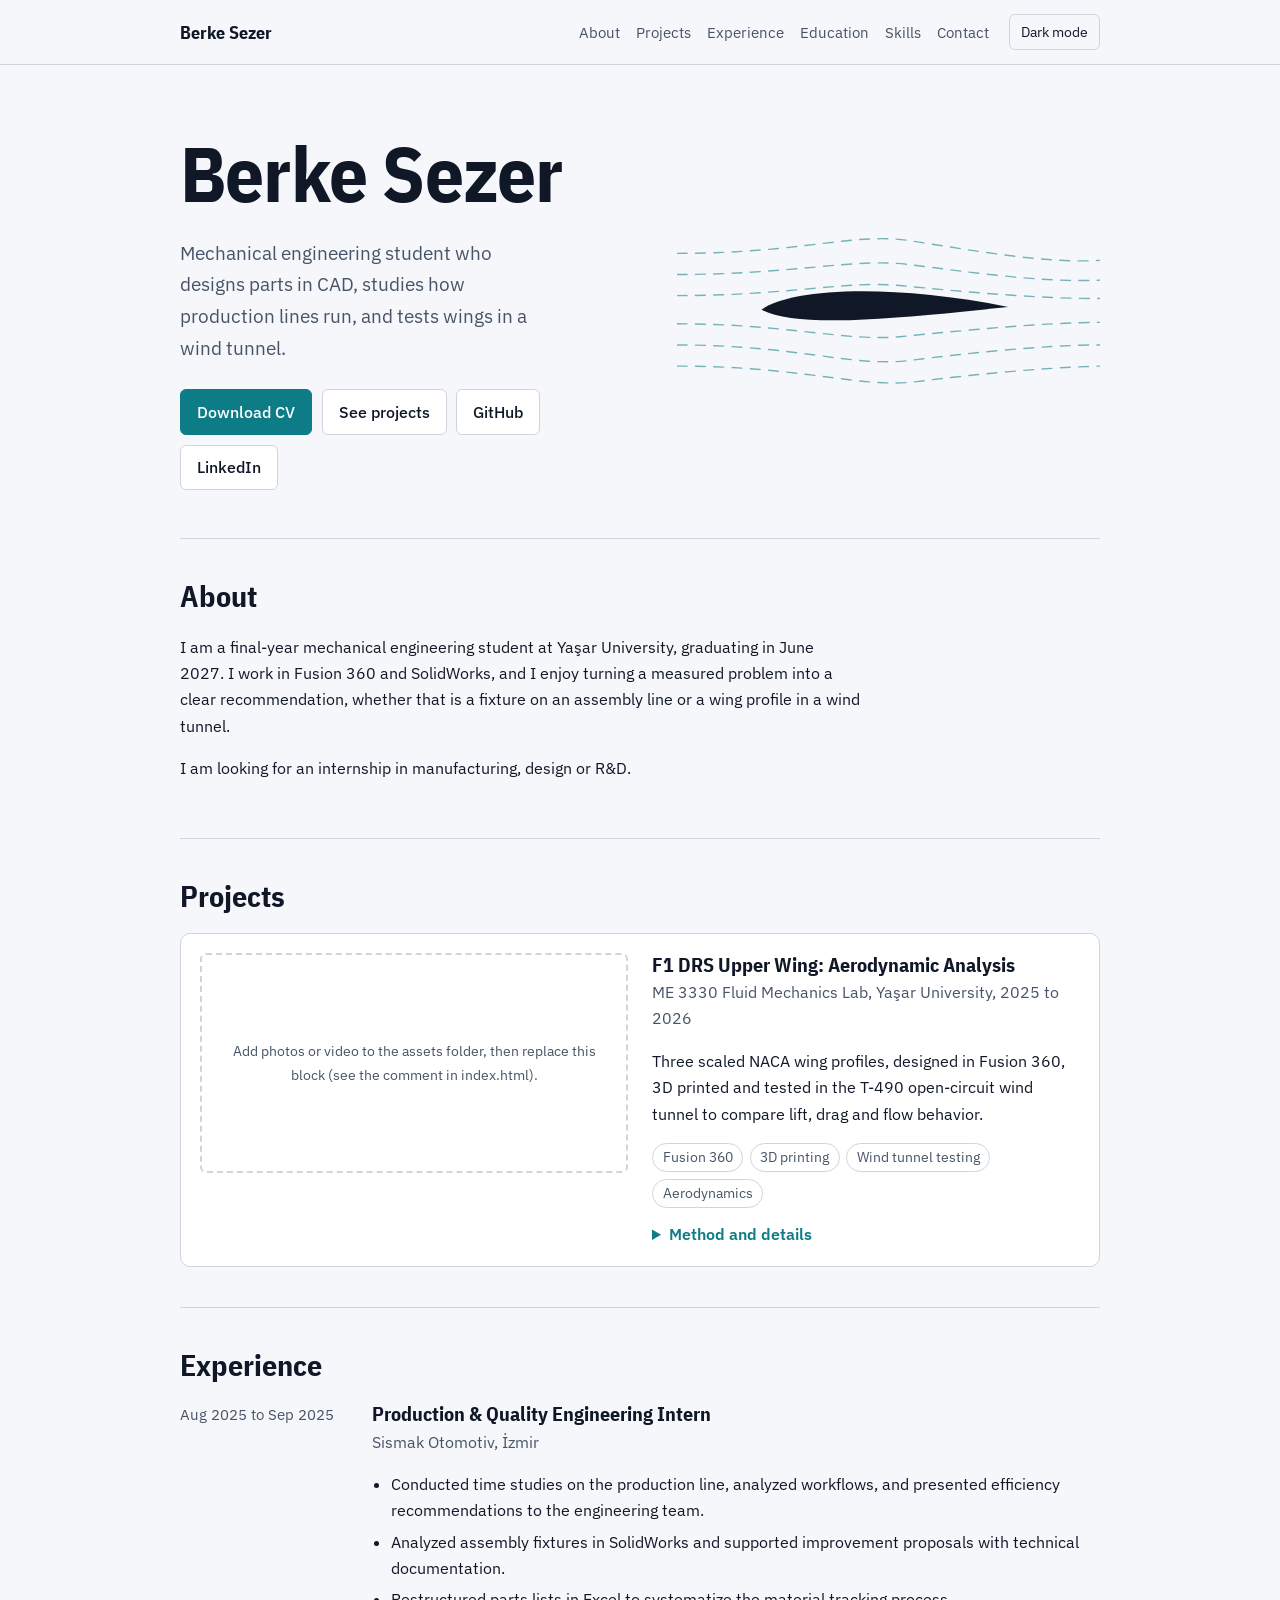
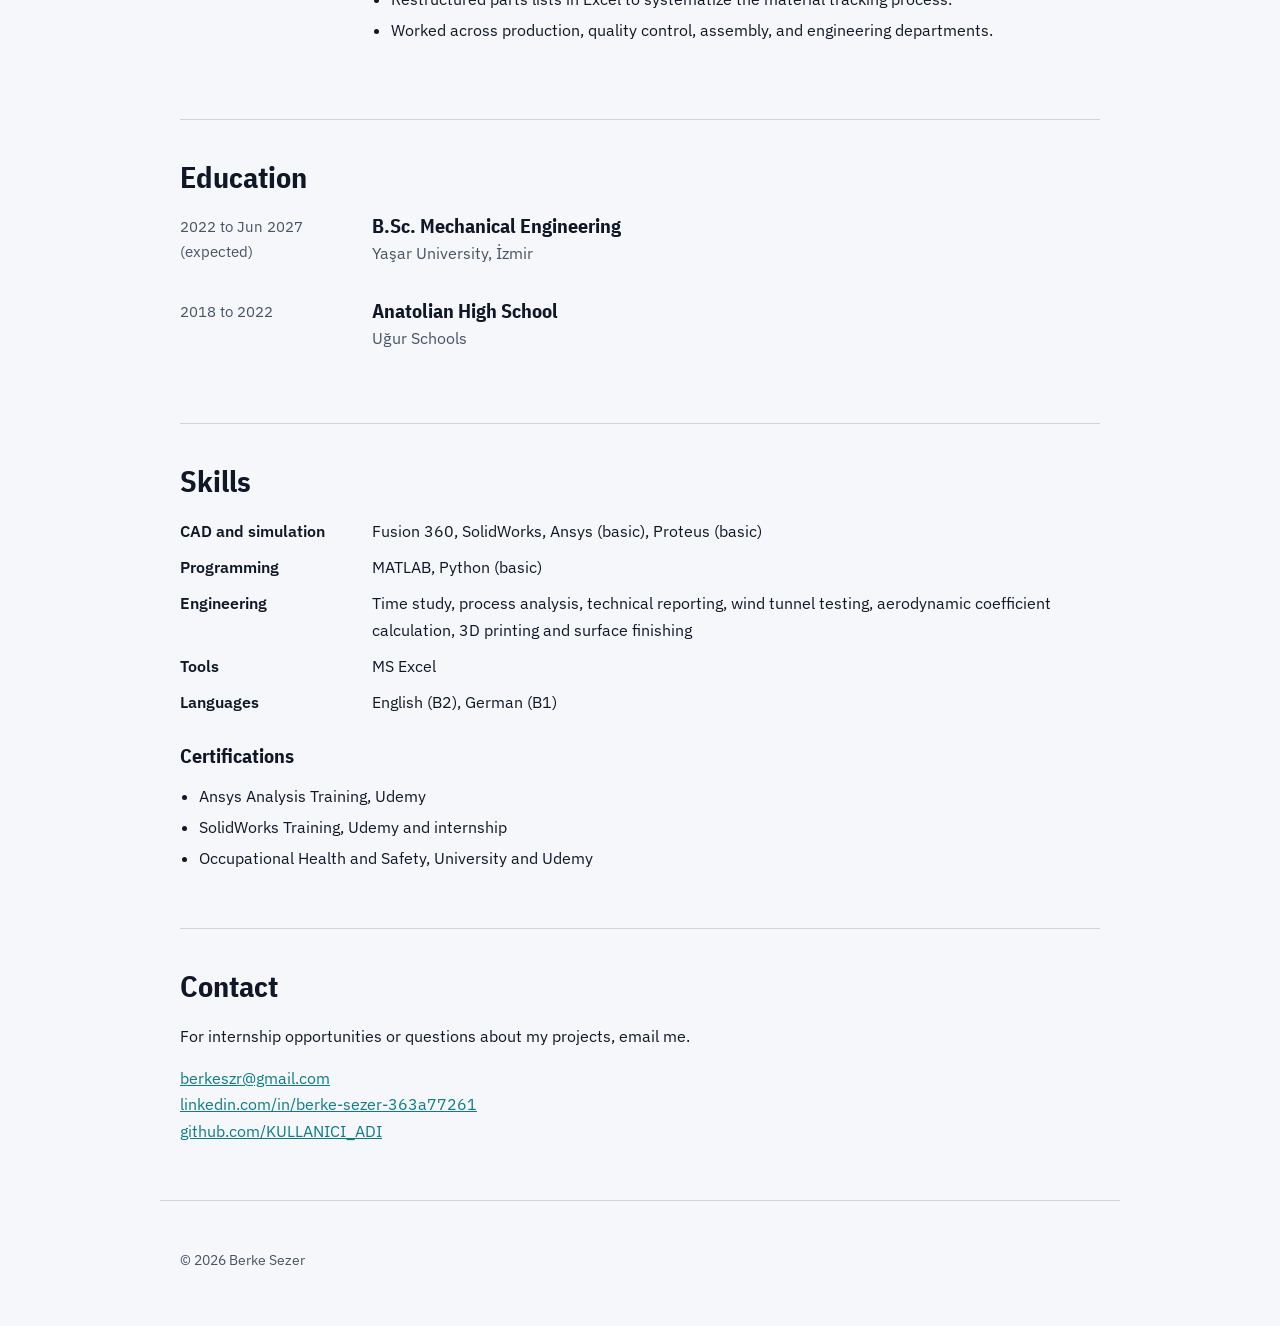
==== index.html @ 6b5d9767 "Add files via upload" ====
<!DOCTYPE html>
<html lang="en">
<head>
  <meta charset="UTF-8">
  <meta name="viewport" content="width=device-width, initial-scale=1">
  <title>Berke Sezer | Mechanical Engineering Student</title>
  <meta name="description" content="Portfolio of Berke Sezer, mechanical engineering student focused on CAD design, manufacturing systems and aerodynamic testing.">
  <link rel="preconnect" href="https://fonts.googleapis.com">
  <link rel="preconnect" href="https://fonts.gstatic.com" crossorigin>
  <link href="https://fonts.googleapis.com/css2?family=IBM+Plex+Sans:wght@400;500;600&family=IBM+Plex+Sans+Condensed:wght@500;600;700&display=swap" rel="stylesheet">
  <link rel="stylesheet" href="style.css">
</head>
<body>
  <header class="bar">
    <a class="brand" href="#top">Berke Sezer</a>
    <nav aria-label="Main">
      <a href="#about">About</a>
      <a href="#projects">Projects</a>
      <a href="#experience">Experience</a>
      <a href="#education">Education</a>
      <a href="#skills">Skills</a>
      <a href="#contact">Contact</a>
    </nav>
    <button id="theme" type="button" aria-label="Switch color theme">Dark mode</button>
  </header>

  <main id="top">
    <section class="hero">
      <div class="hero-text">
        <h1>Berke Sezer</h1>
        <p class="lead">Mechanical engineering student who designs parts in CAD, studies how production lines run, and tests wings in a wind tunnel.</p>
        <div class="actions">
          <a class="btn primary" href="assets/Berke_Sezer_CV.pdf" download>Download CV</a>
          <a class="btn" href="#projects">See projects</a>
          <a class="btn" href="https://github.com/KULLANICI_ADI">GitHub</a>
          <a class="btn" href="https://linkedin.com/in/berke-sezer-363a77261">LinkedIn</a>
        </div>
      </div>
      <svg class="flow" viewBox="0 0 600 300" role="img" aria-label="Streamlines of air flowing over a wing profile">
        <g class="lines" fill="none" stroke-width="2" stroke-linecap="round">
          <path d="M0 70 C180 70 250 40 330 52 S520 85 600 80"/>
          <path d="M0 100 C170 100 250 76 330 86 S520 112 600 108"/>
          <path d="M0 130 C160 130 240 108 320 116 S520 135 600 134"/>
          <path d="M0 170 C160 170 240 196 320 188 S520 168 600 168"/>
          <path d="M0 200 C170 200 250 232 330 222 S520 200 600 200"/>
          <path d="M0 230 C180 230 260 262 340 252 S520 232 600 230"/>
        </g>
        <path class="wing" d="M120 150 C160 120 300 112 470 146 C300 164 170 176 120 150 Z"/>
      </svg>
    </section>

    <section id="about">
      <h2>About</h2>
      <p>I am a final-year mechanical engineering student at Yaşar University, graduating in June 2027. I work in Fusion 360 and SolidWorks, and I enjoy turning a measured problem into a clear recommendation, whether that is a fixture on an assembly line or a wing profile in a wind tunnel.</p>
      <p>I am looking for an internship in manufacturing, design or R&amp;D.</p>
    </section>

    <section id="projects">
      <h2>Projects</h2>

      <article class="project">
        <figure class="media">
          <!-- Replace this block with your own media, for example:
               <img src="assets/f1-wing.jpg" alt="3D printed NACA wing models on the test stand">
               <video src="assets/smoke-test.mp4" controls muted playsinline></video> -->
          <div class="placeholder">Add photos or video to the assets folder, then replace this block (see the comment in index.html).</div>
        </figure>
        <div class="body">
          <h3>F1 DRS Upper Wing: Aerodynamic Analysis</h3>
          <p class="meta">ME 3330 Fluid Mechanics Lab, Yaşar University, 2025 to 2026</p>
          <p>Three scaled NACA wing profiles, designed in Fusion 360, 3D printed and tested in the T-490 open-circuit wind tunnel to compare lift, drag and flow behavior.</p>
          <ul class="tags">
            <li>Fusion 360</li><li>3D printing</li><li>Wind tunnel testing</li><li>Aerodynamics</li>
          </ul>
          <details>
            <summary>Method and details</summary>
            <ul>
              <li>Sized the models to the T-490 test section, with a calculated blockage ratio of 7%.</li>
              <li>Printed the models with FDM and finished the surfaces with 800-grit wet sandpaper to improve flow quality.</li>
              <li>Measured lift (FL) and drag (FD) forces at multiple angles of attack.</li>
              <li>Calculated lift and drag coefficients (CL, CD) and analyzed flow separation and vortex formation with smoke visualization.</li>
              <li>Compared the Strouhal number (St ≈ 0.2) with the theoretical value and evaluated the three profiles against each other.</li>
            </ul>
          </details>
        </div>
      </article>
    </section>

    <section id="experience">
      <h2>Experience</h2>
      <div class="entry">
        <p class="when">Aug 2025 to Sep 2025</p>
        <div>
          <h3>Production &amp; Quality Engineering Intern</h3>
          <p class="meta">Sismak Otomotiv, İzmir</p>
          <ul>
            <li>Conducted time studies on the production line, analyzed workflows, and presented efficiency recommendations to the engineering team.</li>
            <li>Analyzed assembly fixtures in SolidWorks and supported improvement proposals with technical documentation.</li>
            <li>Restructured parts lists in Excel to systematize the material tracking process.</li>
            <li>Worked across production, quality control, assembly, and engineering departments.</li>
          </ul>
        </div>
      </div>
    </section>

    <section id="education">
      <h2>Education</h2>
      <div class="entry">
        <p class="when">2022 to Jun 2027 (expected)</p>
        <div><h3>B.Sc. Mechanical Engineering</h3><p class="meta">Yaşar University, İzmir</p></div>
      </div>
      <div class="entry">
        <p class="when">2018 to 2022</p>
        <div><h3>Anatolian High School</h3><p class="meta">Uğur Schools</p></div>
      </div>
    </section>

    <section id="skills">
      <h2>Skills</h2>
      <dl class="skills">
        <dt>CAD and simulation</dt><dd>Fusion 360, SolidWorks, Ansys (basic), Proteus (basic)</dd>
        <dt>Programming</dt><dd>MATLAB, Python (basic)</dd>
        <dt>Engineering</dt><dd>Time study, process analysis, technical reporting, wind tunnel testing, aerodynamic coefficient calculation, 3D printing and surface finishing</dd>
        <dt>Tools</dt><dd>MS Excel</dd>
        <dt>Languages</dt><dd>English (B2), German (B1)</dd>
      </dl>
      <h3 class="sub">Certifications</h3>
      <ul>
        <li>Ansys Analysis Training, Udemy</li>
        <li>SolidWorks Training, Udemy and internship</li>
        <li>Occupational Health and Safety, University and Udemy</li>
      </ul>
    </section>

    <section id="contact">
      <h2>Contact</h2>
      <p>For internship opportunities or questions about my projects, email me.</p>
      <p><a href="mailto:berkeszr@gmail.com">berkeszr@gmail.com</a><br>
         <a href="https://linkedin.com/in/berke-sezer-363a77261">linkedin.com/in/berke-sezer-363a77261</a><br>
         <a href="https://github.com/KULLANICI_ADI">github.com/KULLANICI_ADI</a></p>
    </section>
  </main>

  <footer><p>© 2026 Berke Sezer</p></footer>

  <script>
    var root = document.documentElement, btn = document.getElementById('theme');
    function label() { btn.textContent = root.getAttribute('data-theme') === 'dark' ? 'Light mode' : 'Dark mode'; }
    try { var s = localStorage.getItem('theme'); if (s) root.setAttribute('data-theme', s); } catch (e) {}
    if (!root.getAttribute('data-theme') && window.matchMedia('(prefers-color-scheme: dark)').matches) root.setAttribute('data-theme', 'dark');
    label();
    btn.addEventListener('click', function () {
      var next = root.getAttribute('data-theme') === 'dark' ? 'light' : 'dark';
      root.setAttribute('data-theme', next);
      try { localStorage.setItem('theme', next); } catch (e) {}
      label();
    });
  </script>
</body>
</html>
---- style.css ----
:root{--bg:#f5f7fa;--ink:#101828;--muted:#475467;--line:#d0d5dd;--accent:#0e7c86;--accent-ink:#fff;--panel:#fff}
:root[data-theme="dark"]{--bg:#0d1117;--ink:#e6edf3;--muted:#9aa4b2;--line:#263040;--accent:#4fd1c5;--accent-ink:#0d1117;--panel:#141b24}
*{box-sizing:border-box}
html{scroll-behavior:smooth;scroll-padding-top:4.5rem}
body{margin:0;background:var(--bg);color:var(--ink);font:400 1rem/1.65 "IBM Plex Sans",system-ui,sans-serif}
h1,h2,h3{font-family:"IBM Plex Sans Condensed","IBM Plex Sans",sans-serif;line-height:1.15;margin:0}
a{color:var(--accent)}
:focus-visible{outline:3px solid var(--accent);outline-offset:2px}
main,.bar,footer{max-width:960px;margin:0 auto;padding-left:1.25rem;padding-right:1.25rem}

.bar{display:flex;align-items:center;gap:1.25rem;padding-top:.9rem;padding-bottom:.9rem;position:sticky;top:0;background:var(--bg);border-bottom:1px solid var(--line);z-index:5;max-width:none;padding-left:max(1.25rem,calc((100% - 960px)/2 + 1.25rem));padding-right:max(1.25rem,calc((100% - 960px)/2 + 1.25rem))}
.brand{font:700 1.15rem "IBM Plex Sans Condensed",sans-serif;color:var(--ink);text-decoration:none}
.bar nav{display:flex;gap:1rem;flex-wrap:wrap;margin-left:auto}
.bar nav a{color:var(--muted);text-decoration:none;font-size:.95rem}
.bar nav a:hover{color:var(--ink)}
#theme{font:inherit;font-size:.9rem;background:none;color:var(--ink);border:1px solid var(--line);border-radius:6px;padding:.3rem .7rem;cursor:pointer}

.hero{display:grid;grid-template-columns:1.1fr 1fr;gap:2rem;align-items:center;padding:4rem 0 3rem}
h1{font-size:clamp(2.8rem,8vw,4.8rem);font-weight:700;letter-spacing:-.01em}
.lead{font-size:1.2rem;max-width:34ch;margin:1.2rem 0 1.6rem;color:var(--muted)}
.actions{display:flex;flex-wrap:wrap;gap:.6rem}
.btn{display:inline-block;padding:.55rem 1rem;border:1px solid var(--line);border-radius:6px;color:var(--ink);text-decoration:none;font-weight:500;background:var(--panel)}
.btn:hover{border-color:var(--accent)}
.btn.primary{background:var(--accent);color:var(--accent-ink);border-color:var(--accent)}

.flow{width:100%;height:auto}
.flow .lines path{stroke:var(--accent);opacity:.55;stroke-dasharray:14 12;animation:drift 2.4s linear infinite}
.flow .wing{fill:var(--ink)}
@keyframes drift{to{stroke-dashoffset:-26}}

section{padding:2.5rem 0;border-top:1px solid var(--line)}
.hero{border-top:0}
h2{font-size:1.9rem;margin-bottom:1.2rem}
h3{font-size:1.25rem}
.sub{margin:1.8rem 0 .6rem}
.meta{color:var(--muted);margin:.2rem 0 .8rem}
p{max-width:68ch}
ul{padding-left:1.2rem}li{margin:.3rem 0}

.project{display:grid;grid-template-columns:1fr 1fr;gap:1.5rem;background:var(--panel);border:1px solid var(--line);border-radius:10px;padding:1.2rem}
.media{margin:0}
.media img,.media video{width:100%;border-radius:6px;display:block}
.placeholder{min-height:220px;display:grid;place-items:center;text-align:center;padding:1rem;color:var(--muted);border:2px dashed var(--line);border-radius:6px;font-size:.9rem}
.tags{list-style:none;padding:0;display:flex;flex-wrap:wrap;gap:.4rem;margin:.8rem 0}
.tags li{margin:0;padding:.15rem .6rem;border:1px solid var(--line);border-radius:999px;font-size:.85rem;color:var(--muted)}
details{margin-top:.6rem}
summary{cursor:pointer;font-weight:600;color:var(--accent)}

.entry{display:grid;grid-template-columns:11rem 1fr;gap:1rem;margin:1.2rem 0}
.when{color:var(--muted);margin:0;font-size:.95rem}
.skills{display:grid;grid-template-columns:11rem 1fr;gap:.6rem 1rem;margin:0}
.skills dt{font-weight:600}.skills dd{margin:0}
footer{padding-top:2rem;padding-bottom:2.5rem;color:var(--muted);font-size:.9rem;border-top:1px solid var(--line)}

@media (max-width:760px){
  .hero,.project{grid-template-columns:1fr}
  .entry,.skills{grid-template-columns:1fr;gap:.2rem}
  .bar{flex-wrap:wrap}.bar nav{margin-left:0;order:3;width:100%}
}
@media (prefers-reduced-motion:reduce){.flow .lines path{animation:none}html{scroll-behavior:auto}}
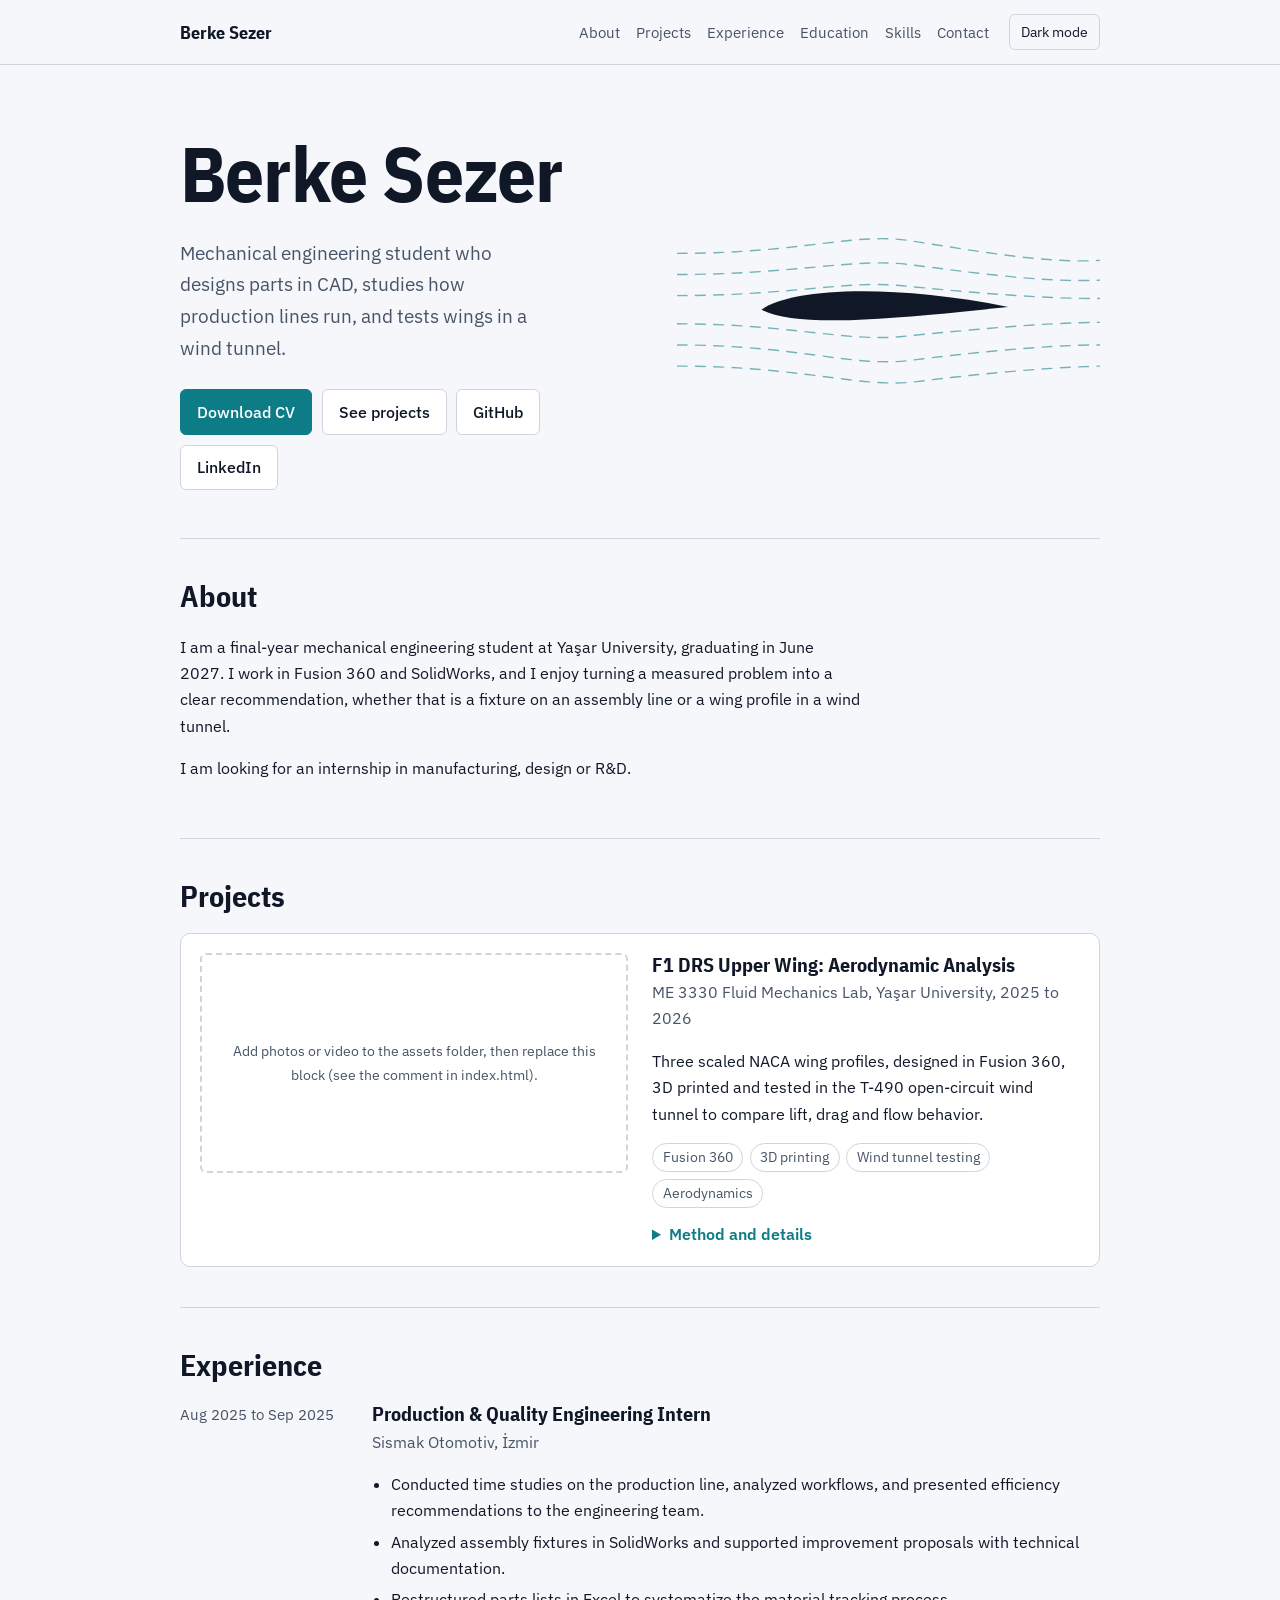
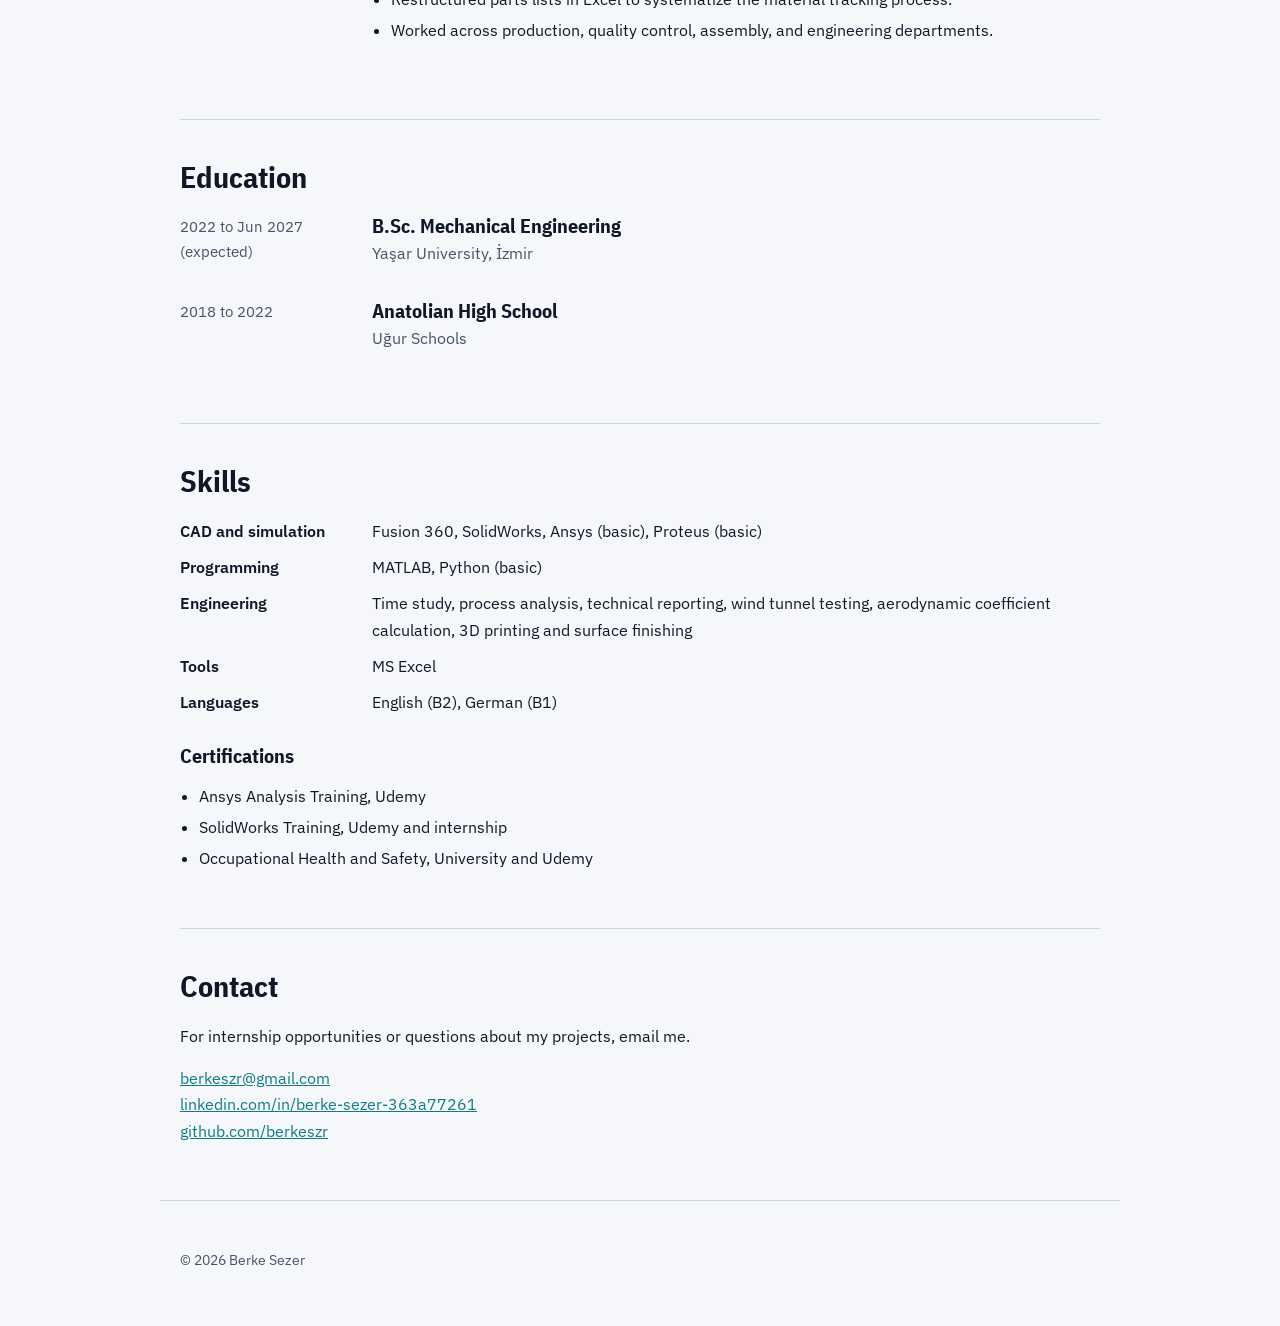
==== commit b9377ed1: "Add files via upload" ====
--- a/index.html
+++ b/index.html
@@ -32,7 +32,7 @@
         <div class="actions">
           <a class="btn primary" href="assets/Berke_Sezer_CV.pdf" download>Download CV</a>
           <a class="btn" href="#projects">See projects</a>
-          <a class="btn" href="https://github.com/KULLANICI_ADI">GitHub</a>
+          <a class="btn" href="https://github.com/berkeszr">GitHub</a>
           <a class="btn" href="https://linkedin.com/in/berke-sezer-363a77261">LinkedIn</a>
         </div>
       </div>
@@ -137,7 +137,7 @@
       <p>For internship opportunities or questions about my projects, email me.</p>
       <p><a href="mailto:berkeszr@gmail.com">berkeszr@gmail.com</a><br>
          <a href="https://linkedin.com/in/berke-sezer-363a77261">linkedin.com/in/berke-sezer-363a77261</a><br>
-         <a href="https://github.com/KULLANICI_ADI">github.com/KULLANICI_ADI</a></p>
+         <a href="https://github.com/berkeszr">github.com/berkeszr</a></p>
     </section>
   </main>
 
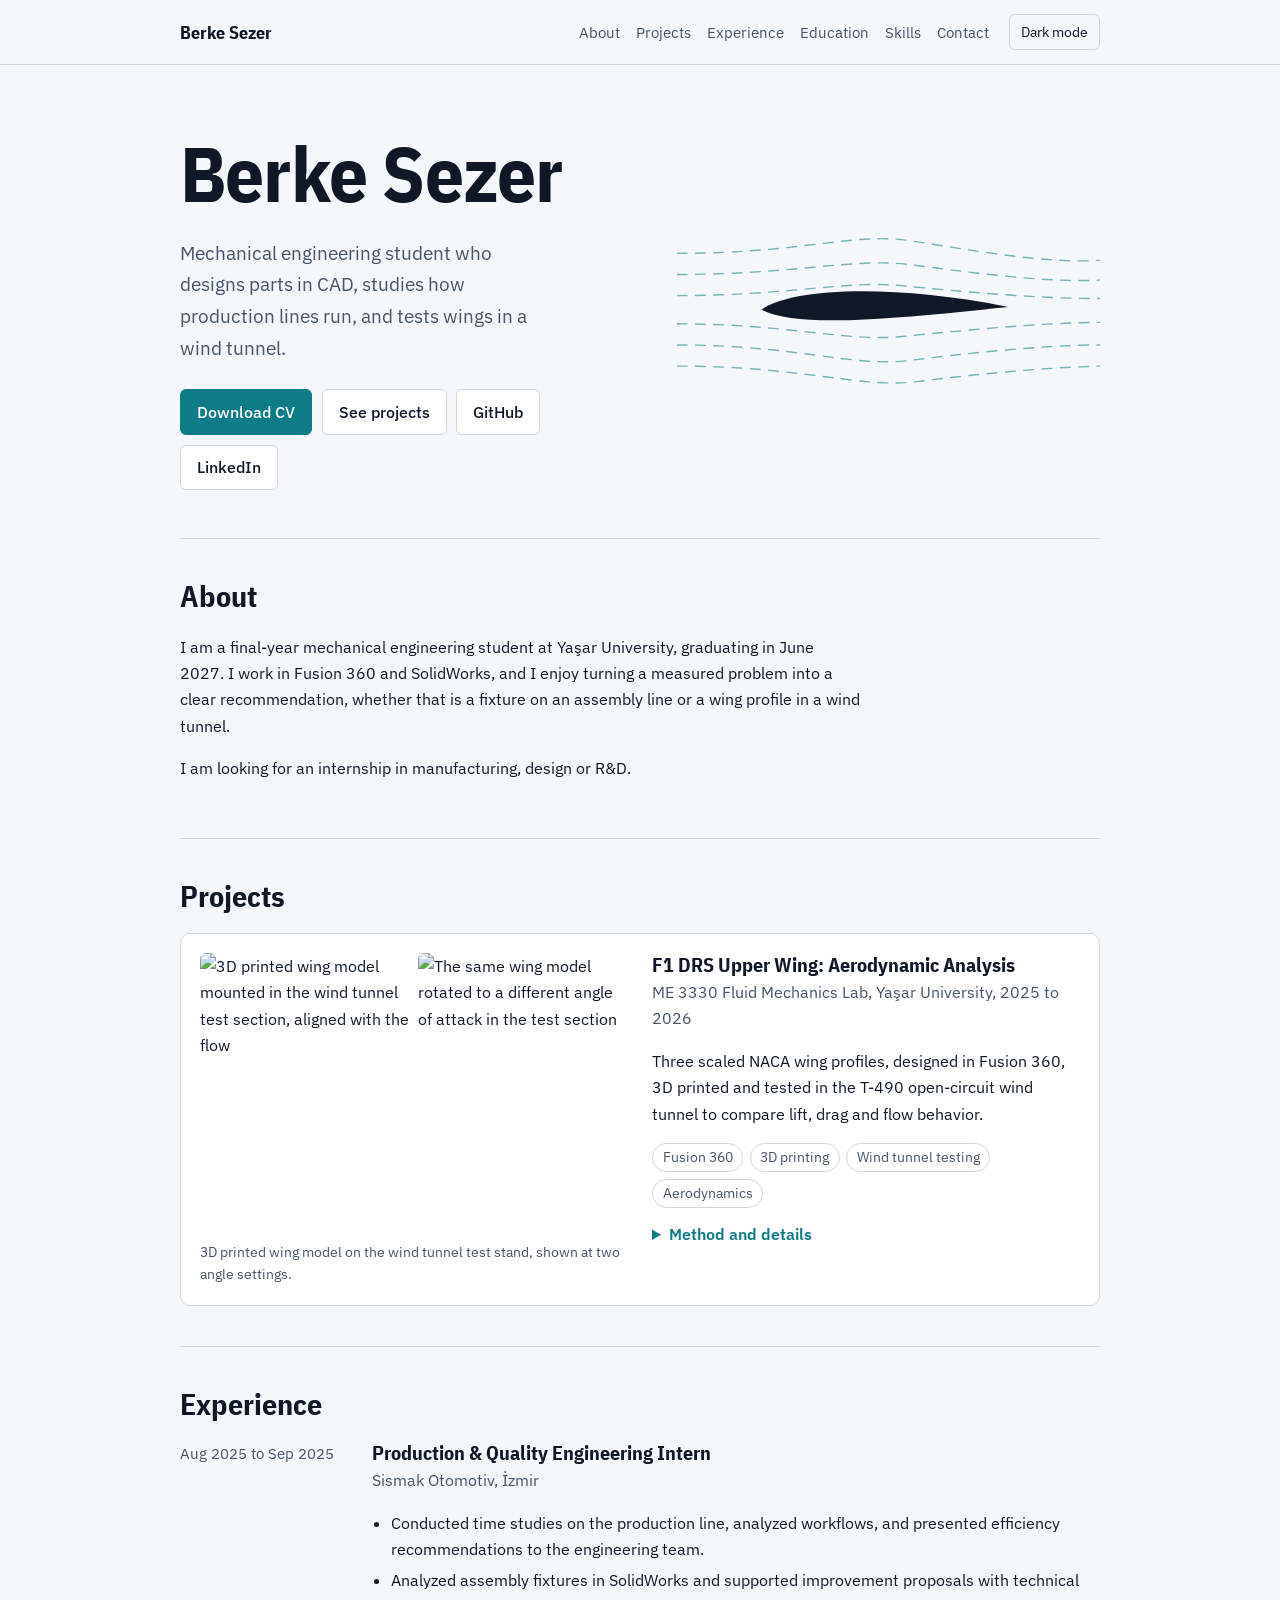
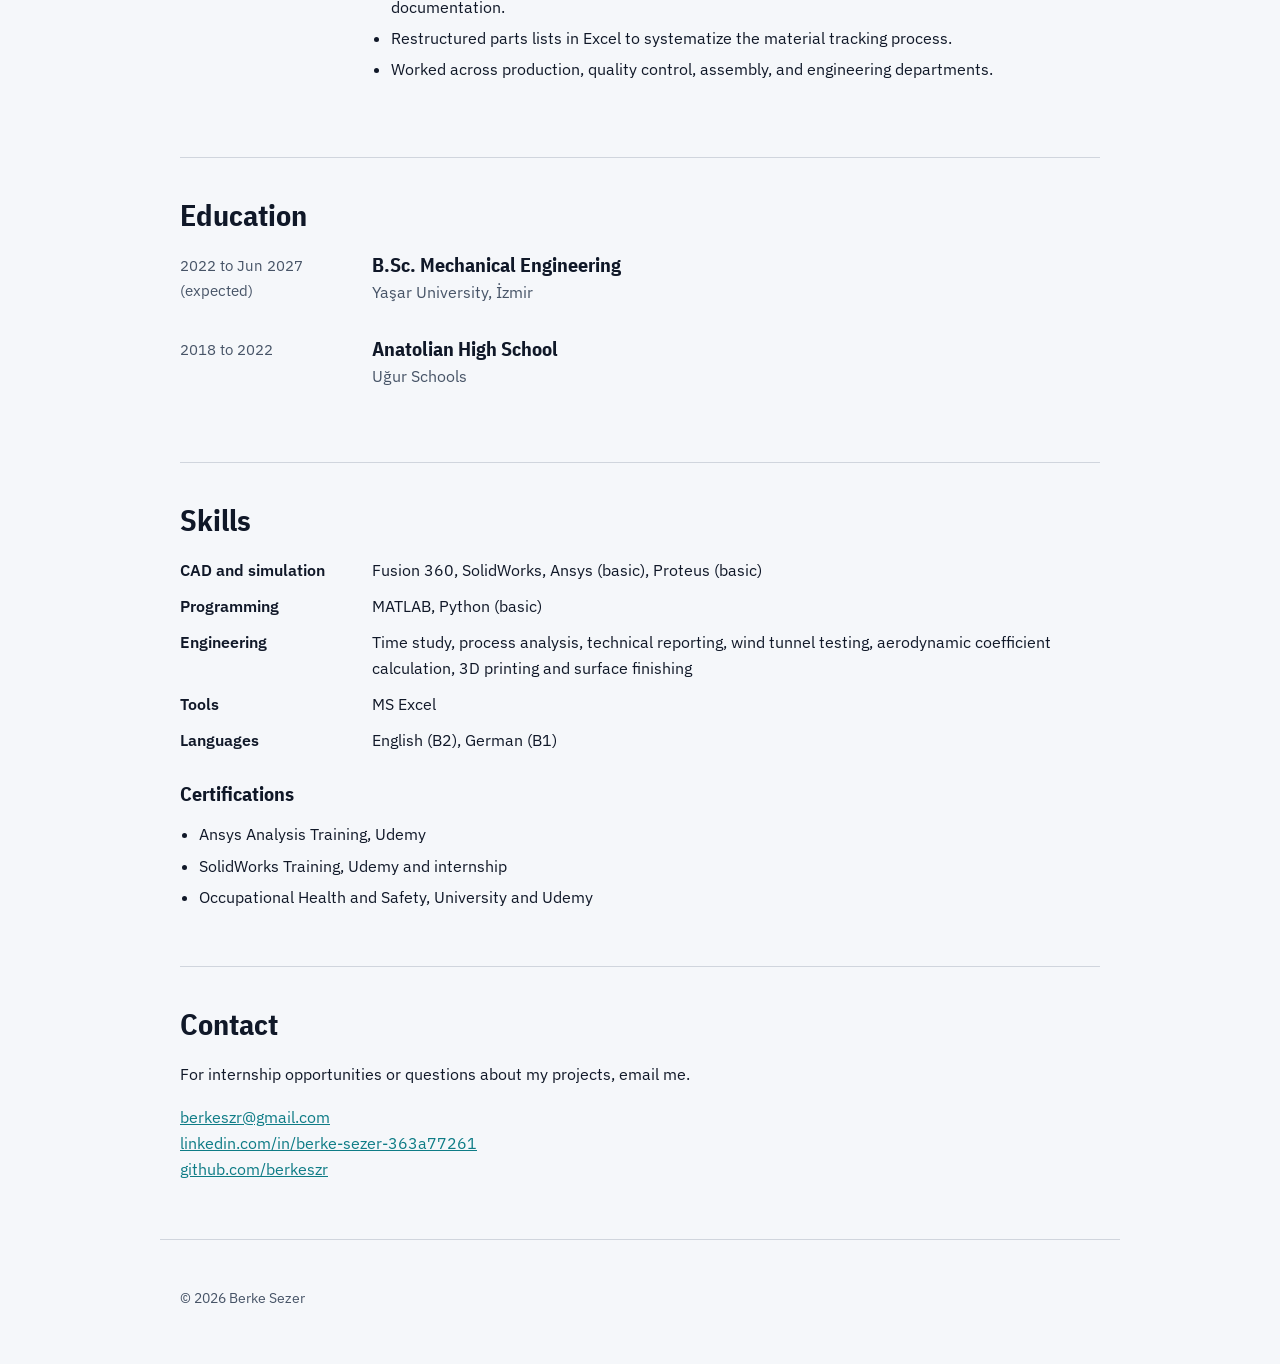
==== commit cdd6a445: "Add files via upload" ====
--- a/index.html
+++ b/index.html
@@ -60,10 +60,11 @@
 
       <article class="project">
         <figure class="media">
-          <!-- Replace this block with your own media, for example:
-               <img src="assets/f1-wing.jpg" alt="3D printed NACA wing models on the test stand">
-               <video src="assets/smoke-test.mp4" controls muted playsinline></video> -->
-          <div class="placeholder">Add photos or video to the assets folder, then replace this block (see the comment in index.html).</div>
+          <div class="shots">
+            <img src="assets/wing-tunnel-1.jpg" alt="3D printed wing model mounted in the wind tunnel test section, aligned with the flow" loading="lazy">
+            <img src="assets/wing-tunnel-2.jpg" alt="The same wing model rotated to a different angle of attack in the test section" loading="lazy">
+          </div>
+          <figcaption>3D printed wing model on the wind tunnel test stand, shown at two angle settings.</figcaption>
         </figure>
         <div class="body">
           <h3>F1 DRS Upper Wing: Aerodynamic Analysis</h3>
--- a/style.css
+++ b/style.css
@@ -40,6 +40,9 @@
 .project{display:grid;grid-template-columns:1fr 1fr;gap:1.5rem;background:var(--panel);border:1px solid var(--line);border-radius:10px;padding:1.2rem}
 .media{margin:0}
 .media img,.media video{width:100%;border-radius:6px;display:block}
+.shots{display:grid;grid-template-columns:1fr 1fr;gap:.5rem}
+.shots img{aspect-ratio:3/4;object-fit:cover}
+.media figcaption{color:var(--muted);font-size:.85rem;margin-top:.5rem}
 .placeholder{min-height:220px;display:grid;place-items:center;text-align:center;padding:1rem;color:var(--muted);border:2px dashed var(--line);border-radius:6px;font-size:.9rem}
 .tags{list-style:none;padding:0;display:flex;flex-wrap:wrap;gap:.4rem;margin:.8rem 0}
 .tags li{margin:0;padding:.15rem .6rem;border:1px solid var(--line);border-radius:999px;font-size:.85rem;color:var(--muted)}
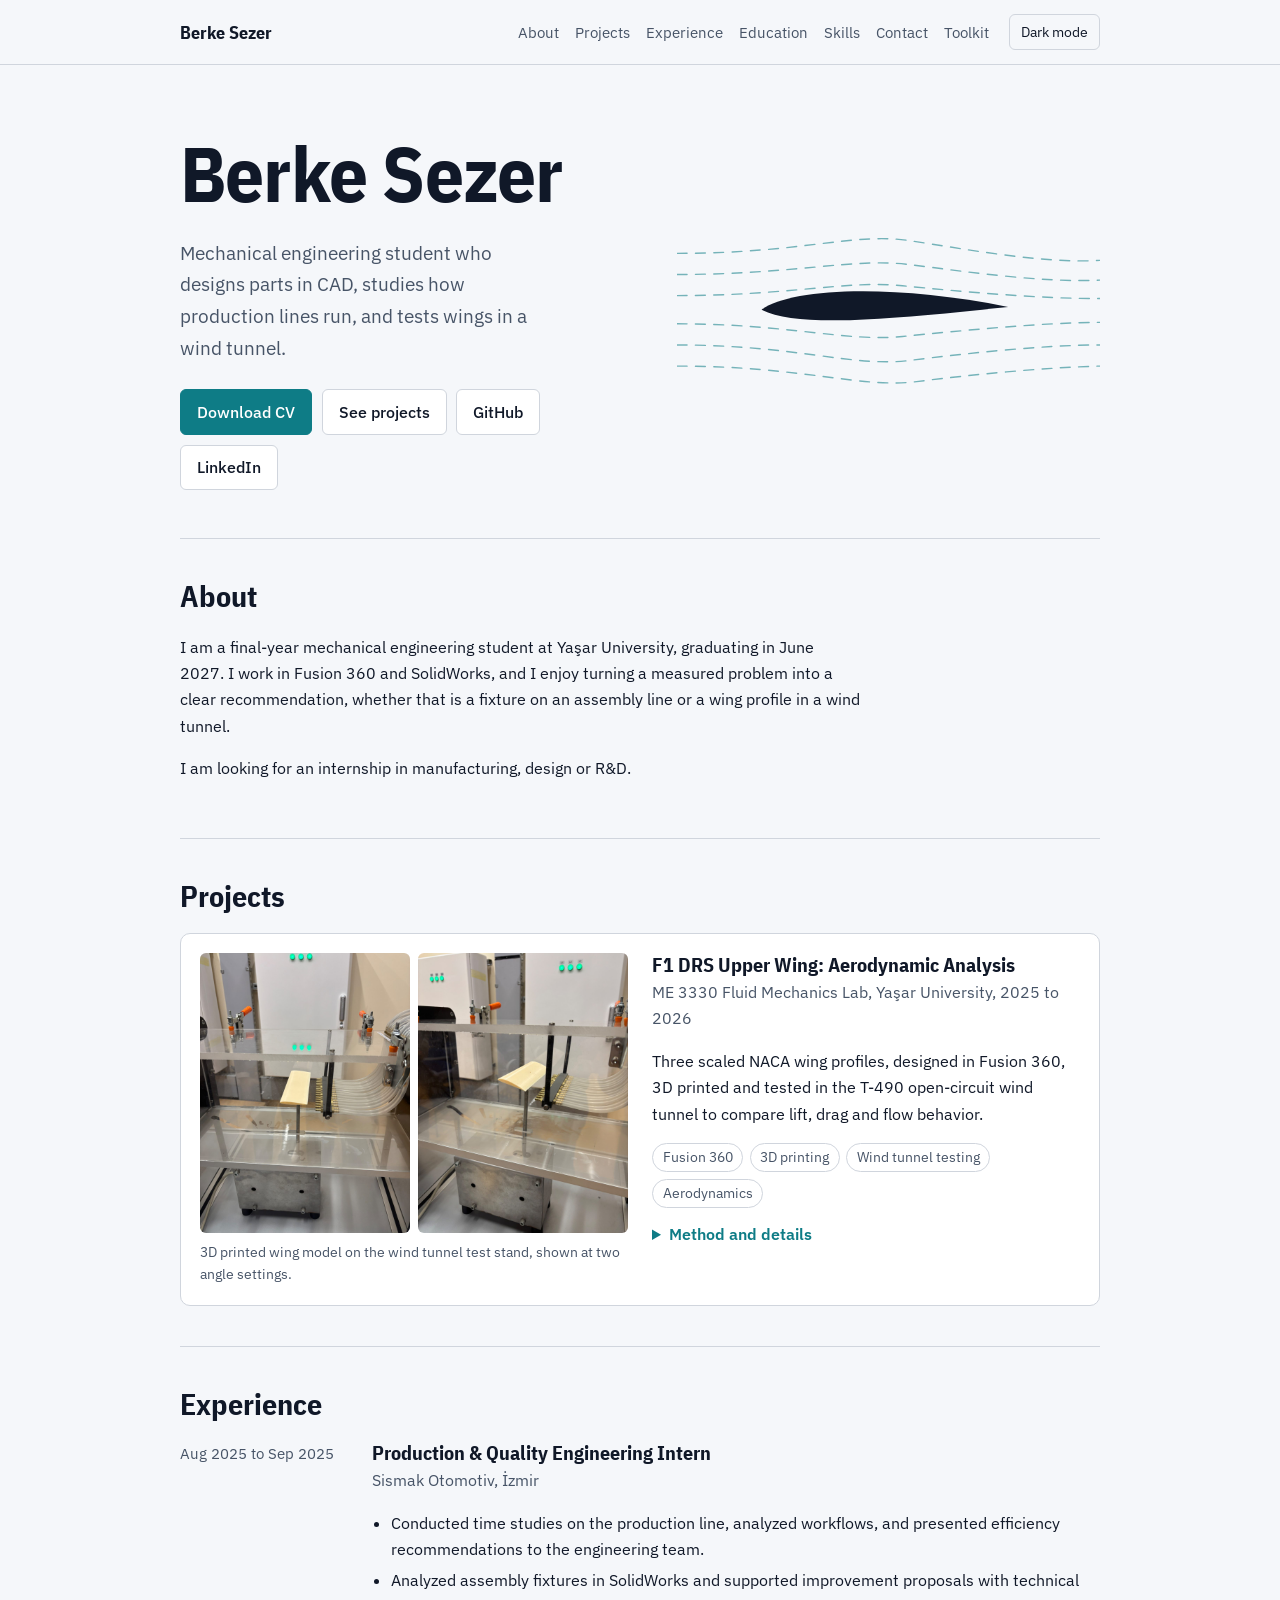
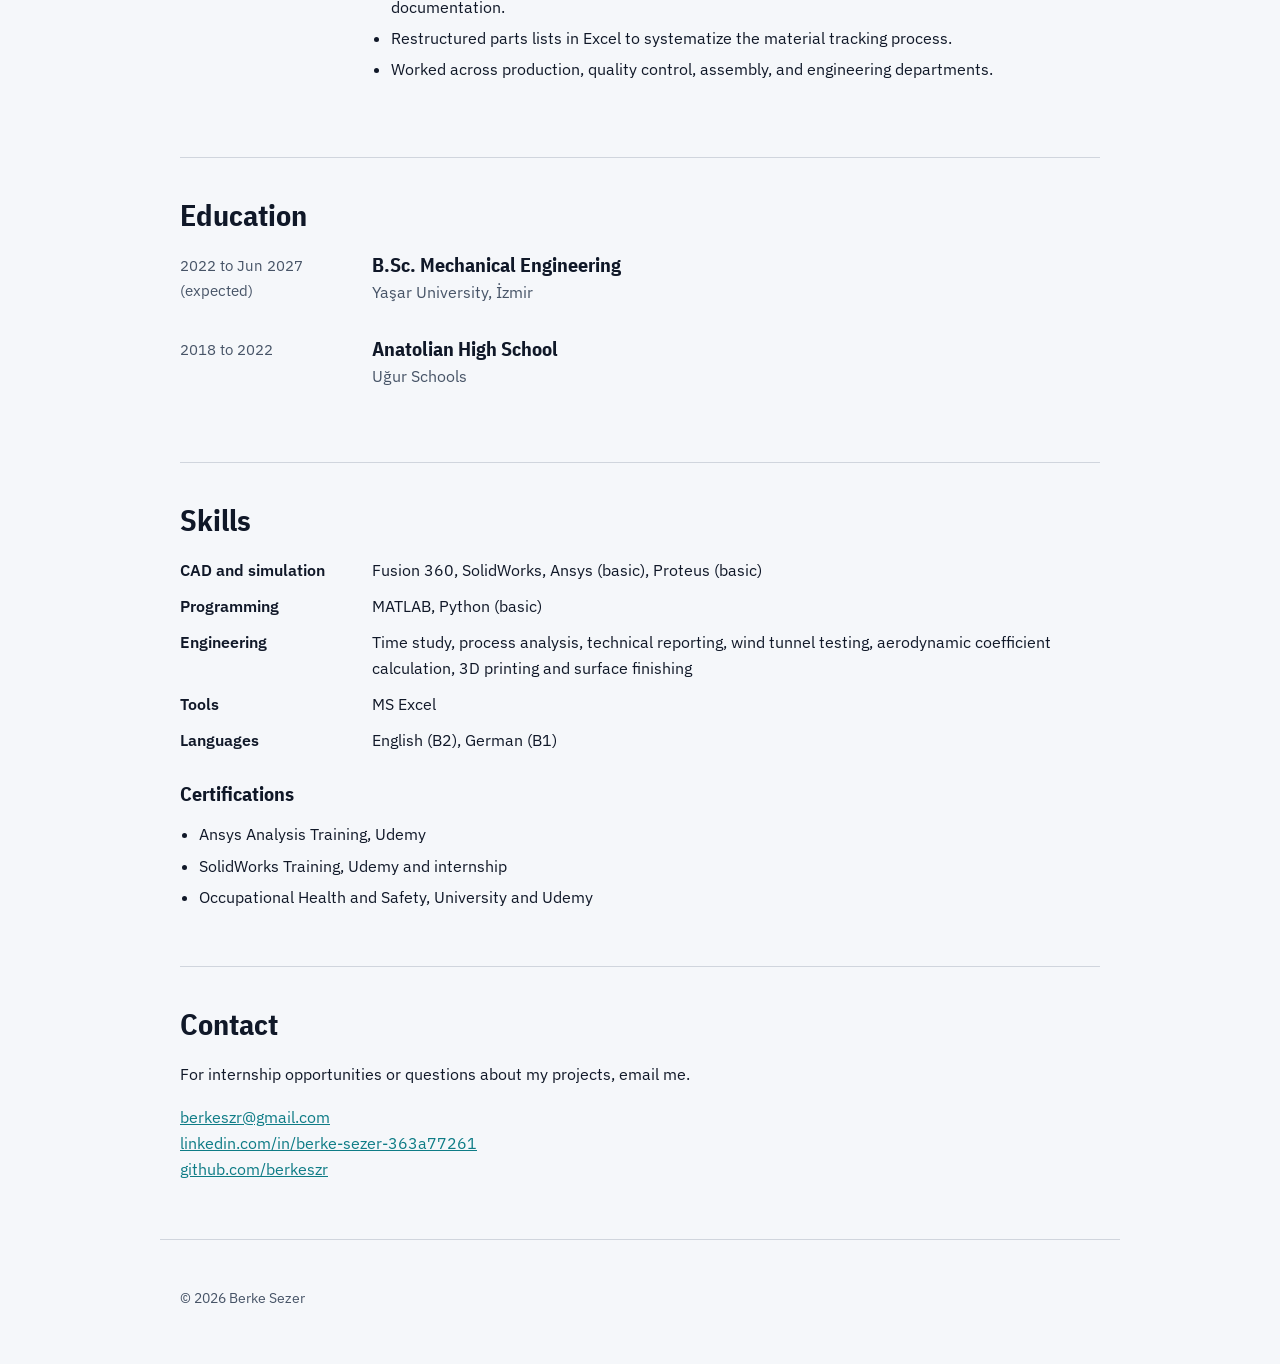
==== commit ab03cc4a: "Add files via upload" ====
--- a/index.html
+++ b/index.html
@@ -20,6 +20,7 @@
       <a href="#education">Education</a>
       <a href="#skills">Skills</a>
       <a href="#contact">Contact</a>
+      <a href="toolkit.html">Toolkit</a>
     </nav>
     <button id="theme" type="button" aria-label="Switch color theme">Dark mode</button>
   </header>
